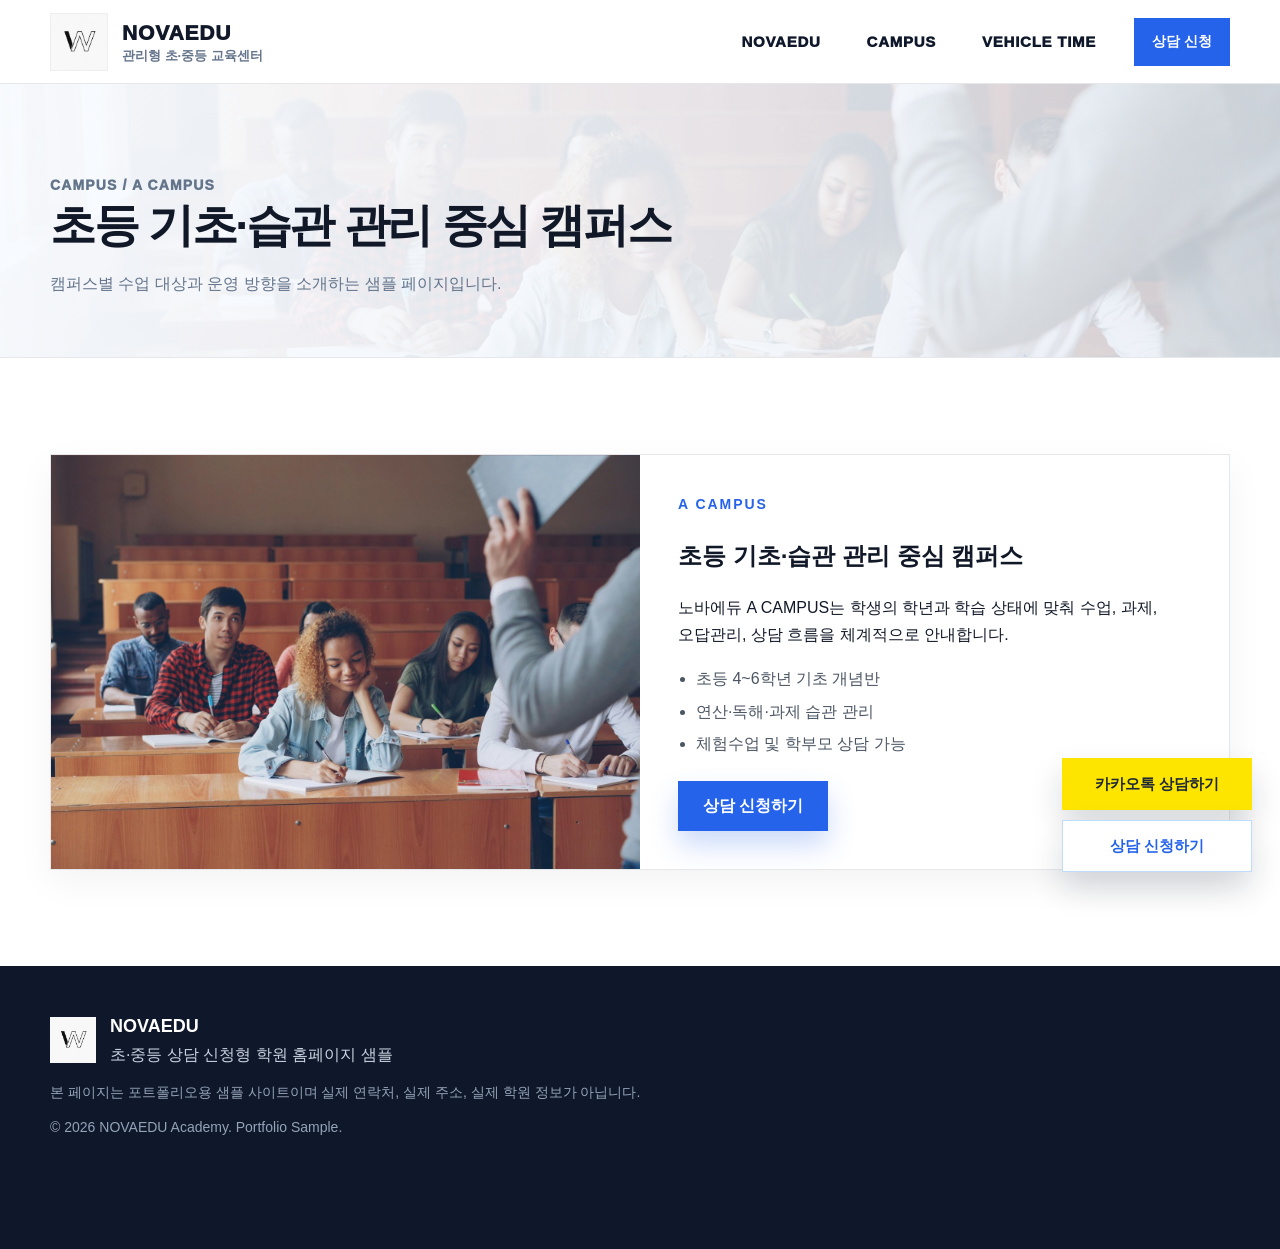
==== campus-a.html @ 885e9822 "Add files via upload" ====
<!DOCTYPE html>
<html lang="ko">
<head>
  <meta charset="UTF-8" />
  <meta name="viewport" content="width=device-width, initial-scale=1.0" />
  <title>A CAMPUS | 노바에듀 캠퍼스</title>
  <meta name="description" content="노바에듀 A CAMPUS 소개 페이지입니다." />
  <link rel="stylesheet" href="assets/css/variables.css" />
  <link rel="stylesheet" href="assets/css/base.css" />
  <link rel="stylesheet" href="assets/css/layout.css" />
  <link rel="stylesheet" href="assets/css/components.css" />
  <link rel="stylesheet" href="assets/css/pages.css" />
  <link rel="stylesheet" href="assets/css/responsive.css" />
</head>
<body>
<header class="site-header" id="top">
  <div class="container header-inner">
    <a href="index.html" class="logo" aria-label="노바에듀 홈으로 이동">
      <img src="assets/images/logo.png" alt="노바에듀 로고" class="logo-image" />
      <span class="logo-text">
        <strong>NOVAEDU</strong>
        <small>관리형 초·중등 교육센터</small>
      </span>
    </a>

    <button class="mobile-menu-button" type="button" aria-label="메뉴 열기" aria-expanded="false">
      <span></span><span></span><span></span>
    </button>

    <nav class="main-nav" aria-label="주요 메뉴">
      <div class="nav-item has-dropdown">
        <button class="nav-trigger" type="button" aria-expanded="false">NOVAEDU</button>
        <div class="dropdown-menu" role="menu">
          <a href="intro.html">소개</a>
          <a href="notice.html">공지사항</a>
          <a href="schedule.html">일정표</a>
        </div>
      </div>
      <div class="nav-item has-dropdown">
        <button class="nav-trigger" type="button" aria-expanded="false">CAMPUS</button>
        <div class="dropdown-menu" role="menu">
          <a href="campus-a.html">A CAMPUS</a>
          <a href="campus-b.html">B CAMPUS</a>
          <a href="campus-c.html">C CAMPUS</a>
        </div>
      </div>
      <div class="nav-item has-dropdown">
        <button class="nav-trigger" type="button" aria-expanded="false">VEHICLE TIME</button>
        <div class="dropdown-menu" role="menu">
          <a href="vehicle-a.html">A CAMPUS</a>
          <a href="vehicle-b.html">B CAMPUS</a>
          <a href="vehicle-c.html">C CAMPUS</a>
        </div>
      </div>
    </nav>

    <a href="index.html#trial" class="header-cta">상담 신청</a>
  </div>
</header>
<main>
  <section class="page-hero">
    <div class="container">
      <p class="breadcrumb">CAMPUS / A CAMPUS</p>
      <h1>초등 기초·습관 관리 중심 캠퍼스</h1>
      <p>캠퍼스별 수업 대상과 운영 방향을 소개하는 샘플 페이지입니다.</p>
    </div>
  </section>
  <section class="section">
    <div class="container campus-panel">
      <div class="campus-visual image-a" role="img" aria-label="A CAMPUS 학원 이미지"></div>
      <div class="campus-copy">
        <p class="eyebrow">A CAMPUS</p>
        <h2>초등 기초·습관 관리 중심 캠퍼스</h2>
        <p>노바에듀 A CAMPUS는 학생의 학년과 학습 상태에 맞춰 수업, 과제, 오답관리, 상담 흐름을 체계적으로 안내합니다.</p>
        <ul><li>초등 4~6학년 기초 개념반</li><li>연산·독해·과제 습관 관리</li><li>체험수업 및 학부모 상담 가능</li></ul>
        <a href="index.html#trial" class="btn btn-primary" style="margin-top: 24px;">상담 신청하기</a>
      </div>
    </div>
  </section>
</main>
<div class="floating-contact" aria-label="상담 바로가기">
  <a class="floating-kakao" href="https://pf.kakao.com/_xhDLjX" target="_blank" rel="noopener">카카오톡 상담하기</a>
  <a class="floating-trial" href="index.html#trial">상담 신청하기</a>
</div>
<footer class="site-footer">
  <div class="container footer-inner">
    <div class="footer-brand">
      <img src="assets/images/logo.png" alt="노바에듀 로고" />
      <div>
        <strong>NOVAEDU</strong>
        <p>초·중등 상담 신청형 학원 홈페이지 샘플</p>
      </div>
    </div>
    <p class="footer-note">본 페이지는 포트폴리오용 샘플 사이트이며 실제 연락처, 실제 주소, 실제 학원 정보가 아닙니다.</p>
    <p class="copyright">© <span id="year"></span> NOVAEDU Academy. Portfolio Sample.</p>
  </div>
</footer>
  <script src="assets/js/navigation.js"></script>
  <script src="assets/js/accordion.js"></script>
  <script src="assets/js/form.js"></script>
  <script src="assets/js/main.js"></script>
</body>
</html>
---- assets/css/variables.css ----
:root {
  --primary: #2563eb;
  --primary-dark: #1d4ed8;
  --primary-soft: #eaf1ff;
  --text: #111827;
  --muted: #64748b;
  --line: #e5e7eb;
  --bg: #ffffff;
  --soft-bg: #f6f8fb;
  --card: #ffffff;
  --kakao: #fee500;
  --kakao-text: #1f2937;
  --header-height: 84px;
  --shadow: 0 18px 50px rgba(15, 23, 42, 0.12);
}
---- assets/css/base.css ----
* {
  box-sizing: border-box;
}

*::before,
*::after {
  box-sizing: border-box;
}

html {
  scroll-behavior: smooth;
  scroll-padding-top: calc(var(--header-height) + 24px);
}

body {
  margin: 0;
  font-family: -apple-system, BlinkMacSystemFont, "Pretendard", "Noto Sans KR", "Segoe UI", sans-serif;
  color: var(--text);
  background: var(--bg);
  line-height: 1.65;
  word-break: keep-all;
  padding-bottom: 0;
}

body.menu-open {
  overflow: hidden;
}

a {
  color: inherit;
  text-decoration: none;
}

button,
input,
select,
textarea {
  font: inherit;
}

button {
  cursor: pointer;
}

img {
  display: block;
  max-width: 100%;
}

/* 요청 반영: 둥근 외곽 제거 */
button,
a,
input,
select,
textarea,
section,
div,
article,
figure,
img,
span,
nav,
header,
footer,
form,
table {
  border-radius: 0 !important;
}

.container {
  width: min(1180px, calc(100% - 40px));
  margin: 0 auto;
}

.section {
  padding: 96px 0;
}

.soft-section {
  background: var(--soft-bg);
}

.narrow {
  max-width: 900px;
}

.eyebrow {
  margin: 0 0 14px;
  color: var(--primary);
  font-size: 14px;
  font-weight: 900;
  letter-spacing: 0.14em;
  text-transform: uppercase;
}

.section-heading {
  max-width: 760px;
  margin-bottom: 42px;
}

.section-heading.center {
  margin-left: auto;
  margin-right: auto;
  text-align: center;
}

.section-heading h2,
.two-column h2,
.trial-copy h2,
.location-grid h2,
.page-hero h1 {
  margin: 0 0 16px;
  font-size: clamp(30px, 4vw, 46px);
  line-height: 1.25;
  letter-spacing: -0.05em;
}

.section-heading p,
.lead-text,
.trial-copy p,
.location-grid p,
.page-hero p {
  margin: 0;
  color: var(--muted);
}
---- assets/css/layout.css ----
/* Header */
.site-header {
  position: sticky;
  top: 0;
  z-index: 1500;
  height: var(--header-height);
  background: rgba(255, 255, 255, 0.96);
  border-bottom: 1px solid var(--line);
  backdrop-filter: blur(14px);
}

.header-inner {
  height: var(--header-height);
  display: flex;
  align-items: center;
  gap: 34px;
}

.logo {
  display: inline-flex;
  align-items: center;
  gap: 14px;
  flex-shrink: 0;
}

.logo-image {
  width: 58px;
  height: 58px;
  object-fit: contain;
  background: #f4f4f5;
  border: 1px solid #eeeeee;
}

.logo-text {
  display: flex;
  flex-direction: column;
  line-height: 1.22;
}

.logo-text strong {
  font-size: 21px;
  font-weight: 950;
  letter-spacing: 0.04em;
}

.logo-text small {
  margin-top: 3px;
  color: var(--muted);
  font-size: 13px;
  font-weight: 600;
}

.main-nav {
  display: flex;
  align-items: center;
  gap: 38px;
  margin-left: auto;
}

.nav-item {
  position: relative;
}

.nav-trigger {
  min-height: 44px;
  display: inline-flex;
  align-items: center;
  justify-content: center;
  padding: 0 4px;
  border: 0;
  background: transparent;
  color: #0f172a;
  font-size: 15px;
  font-weight: 950;
  letter-spacing: 0.05em;
}

.nav-trigger::after {
  content: "";
  display: block;
  width: 0;
  height: 2px;
  position: absolute;
  left: 0;
  right: 0;
  bottom: -3px;
  background: var(--primary);
  transition: width 0.2s ease;
}

.nav-item:hover .nav-trigger::after,
.nav-item:focus-within .nav-trigger::after {
  width: 100%;
}

.dropdown-menu {
  position: absolute;
  top: calc(100% + 16px);
  left: 50%;
  min-width: 190px;
  transform: translateX(-50%) translateY(10px);
  display: grid;
  gap: 2px;
  padding: 10px;
  border: 1px solid var(--line);
  background: #ffffff;
  box-shadow: var(--shadow);
  opacity: 0;
  visibility: hidden;
  pointer-events: none;
  transition: opacity 0.18s ease, transform 0.18s ease, visibility 0.18s ease;
}

.dropdown-menu::before {
  content: "";
  position: absolute;
  left: 0;
  right: 0;
  top: -18px;
  height: 18px;
}

.dropdown-menu a {
  display: block;
  padding: 12px 14px;
  color: #334155;
  font-size: 14px;
  font-weight: 800;
  white-space: nowrap;
}

.dropdown-menu a:hover,
.dropdown-menu a:focus {
  color: #ffffff;
  background: var(--primary);
}

.nav-item:hover .dropdown-menu,
.nav-item:focus-within .dropdown-menu,
.nav-item.open .dropdown-menu {
  transform: translateX(-50%) translateY(0);
  opacity: 1;
  visibility: visible;
  pointer-events: auto;
}

.header-cta {
  flex-shrink: 0;
  padding: 12px 18px;
  color: #ffffff;
  background: var(--primary);
  font-size: 14px;
  font-weight: 900;
}

.mobile-menu-button {
  display: none;
  width: 46px;
  height: 46px;
  margin-left: auto;
  border: 1px solid var(--line);
  background: #ffffff;
}

.mobile-menu-button span {
  display: block;
  width: 20px;
  height: 2px;
  margin: 5px auto;
  background: var(--text);
}

/* Footer */
.site-footer {
  padding: 46px 0 110px;
  color: #cbd5e1;
  background: #0f172a;
}

.footer-inner {
  display: grid;
  gap: 12px;
}

.footer-brand {
  display: flex;
  align-items: center;
  gap: 14px;
}

.footer-brand img {
  width: 46px;
  height: 46px;
  object-fit: contain;
  background: #ffffff;
}

.footer-inner strong {
  color: #ffffff;
  font-size: 18px;
}

.footer-inner p {
  margin: 0;
}

.footer-note,
.copyright {
  color: #94a3b8;
  font-size: 14px;
}
---- assets/css/components.css ----
.btn {
  display: inline-flex;
  align-items: center;
  justify-content: center;
  min-height: 50px;
  padding: 0 24px;
  border: 1px solid transparent;
  font-weight: 900;
  transition: transform 0.18s ease, background 0.18s ease, border-color 0.18s ease;
}

.btn:hover {
  transform: translateY(-2px);
}

.btn-primary {
  color: #ffffff;
  background: var(--primary);
  box-shadow: 0 14px 28px rgba(37, 99, 235, 0.24);
}

.btn-primary:hover {
  background: var(--primary-dark);
}

.btn-outline {
  color: var(--primary);
  background: #ffffff;
  border-color: #c7d7fe;
}

.btn-kakao {
  color: var(--kakao-text);
  background: var(--kakao);
  border-color: var(--kakao);
}

.full-width {
  width: 100%;
}

.info-card,
.curriculum-card,
.teacher-card,
.schedule-card,
.review-card,
.contact-card,
.consult-form,
.step-card,
.feature-item,
.notice-card,
.campus-panel,
.vehicle-card,
.page-card,
.notice-box,
.faq-item {
  border: 1px solid var(--line);
  background: var(--card);
  box-shadow: 0 12px 34px rgba(15, 23, 42, 0.05);
}

.info-card,
.curriculum-card,
.schedule-card,
.review-card,
.step-card,
.feature-item,
.notice-card,
.page-card,
.vehicle-card {
  padding: 26px;
}

.card-number,
.step-card span,
.notice-meta {
  display: inline-flex;
  margin-bottom: 18px;
  color: var(--primary);
  font-weight: 950;
  letter-spacing: 0.04em;
}

.info-card h3,
.curriculum-card h3,
.schedule-card h3,
.teacher-info h3,
.step-card h3,
.feature-item strong,
.page-card h3,
.vehicle-card h3,
.notice-card h3 {
  margin: 0 0 10px;
  font-size: 22px;
  line-height: 1.3;
  letter-spacing: -0.03em;
}

.info-card p,
.curriculum-card p,
.schedule-card p,
.teacher-info p,
.review-card p,
.step-card p,
.feature-item p,
.page-card p,
.vehicle-card p,
.notice-card p {
  margin: 0;
  color: var(--muted);
}

.image-cover {
  width: 100%;
  height: 100%;
  object-fit: cover;
}

.placeholder-box {
  min-height: 180px;
  display: grid;
  place-items: center;
  border: 1px solid var(--line);
  background: #f8fafc;
  color: #64748b;
  font-weight: 900;
  text-align: center;
  overflow: hidden;
}

.placeholder-box.small {
  min-height: 140px;
  margin-bottom: 20px;
}

/* FAQ */
.faq-list {
  display: grid;
  gap: 12px;
}

.faq-question {
  width: 100%;
  display: flex;
  align-items: center;
  justify-content: space-between;
  gap: 18px;
  padding: 20px 22px;
  border: 0;
  background: #ffffff;
  color: var(--text);
  text-align: left;
  font-weight: 950;
}

.faq-question span {
  width: 28px;
  height: 28px;
  display: grid;
  place-items: center;
  color: var(--primary);
  background: var(--primary-soft);
  flex-shrink: 0;
}

.faq-answer {
  max-height: 0;
  overflow: hidden;
  transition: max-height 0.25s ease;
}

.faq-answer p {
  margin: 0;
  padding: 0 22px 20px;
  color: var(--muted);
}

.faq-item.open .faq-answer {
  max-height: 260px;
}

/* Floating contact */
.floating-contact {
  position: fixed;
  right: 28px;
  bottom: 28px;
  z-index: 2000;
  display: grid;
  gap: 10px;
  width: 190px;
}

.floating-contact a {
  min-height: 52px;
  display: grid;
  place-items: center;
  padding: 0 16px;
  border: 1px solid transparent;
  font-size: 15px;
  font-weight: 950;
  box-shadow: 0 16px 32px rgba(15, 23, 42, 0.16);
}

.floating-kakao {
  color: var(--kakao-text);
  background: var(--kakao);
}

.floating-trial {
  color: var(--primary);
  background: #ffffff;
  border-color: #bfdbfe !important;
}

/* Forms */
.form-grid.two-fields {
  display: grid;
  grid-template-columns: 1fr 1fr;
  gap: 16px;
}

.form-row {
  margin-bottom: 18px;
}

.form-row label {
  display: block;
  margin-bottom: 8px;
  font-weight: 900;
}

.form-row input,
.form-row select,
.form-row textarea {
  width: 100%;
  border: 1px solid #d1d5db;
  padding: 13px 14px;
  color: var(--text);
  background: #ffffff;
  outline: none;
  transition: border-color 0.2s ease, box-shadow 0.2s ease;
}

.form-row textarea {
  resize: vertical;
}

.form-row input:focus,
.form-row select:focus,
.form-row textarea:focus {
  border-color: var(--primary);
  box-shadow: 0 0 0 4px rgba(37, 99, 235, 0.12);
}

.checkbox-row {
  display: flex;
  align-items: flex-start;
  gap: 10px;
  margin: 4px 0 22px;
  color: #4b5563;
  font-size: 14px;
}

.checkbox-row input {
  margin-top: 5px;
}

.form-message {
  min-height: 24px;
  margin: 14px 0 0;
  font-weight: 900;
}

.form-message.success {
  color: #047857;
}

.form-message.error {
  color: #dc2626;
}
---- assets/css/pages.css ----
/* Full-cover hero */
.hero {
  position: relative;
  min-height: calc(100vh - var(--header-height));
  display: flex;
  align-items: center;
  padding: 110px 0;
  overflow: hidden;
  background-image:
    linear-gradient(90deg, rgba(4, 12, 28, 0.78) 0%, rgba(4, 12, 28, 0.60) 42%, rgba(4, 12, 28, 0.26) 100%),
    url("../images/hero-classroom.jpg");
  background-size: cover;
  background-position: center center;
  background-repeat: no-repeat;
}

.hero-inner {
  position: relative;
  z-index: 1;
}

.hero-content {
  max-width: 760px;
  color: #ffffff;
}

.hero .eyebrow {
  color: #93c5fd;
}

.hero-content h1 {
  margin: 0;
  font-size: clamp(44px, 7vw, 76px);
  line-height: 1.08;
  letter-spacing: -0.07em;
}

.hero-content h1 span {
  color: #bfdbfe;
}

.hero-description {
  max-width: 640px;
  margin: 26px 0 0;
  color: rgba(255, 255, 255, 0.88);
  font-size: 19px;
}

.hero-actions {
  display: flex;
  flex-wrap: wrap;
  gap: 12px;
  margin-top: 36px;
}

.hero-trust {
  display: grid;
  grid-template-columns: repeat(3, 1fr);
  gap: 12px;
  max-width: 760px;
  margin-top: 38px;
}

.hero-trust div {
  padding: 18px;
  border: 1px solid rgba(255, 255, 255, 0.24);
  background: rgba(255, 255, 255, 0.12);
  backdrop-filter: blur(8px);
}

.hero-trust strong {
  display: block;
  color: #ffffff;
  font-size: 17px;
}

.hero-trust span {
  display: block;
  margin-top: 2px;
  color: rgba(255, 255, 255, 0.78);
  font-size: 14px;
}

.about-grid,
.curriculum-grid,
.teacher-grid,
.schedule-grid,
.review-grid,
.step-grid,
.page-card-grid {
  display: grid;
  gap: 22px;
}

.about-grid {
  grid-template-columns: repeat(3, 1fr);
}

.two-column {
  display: grid;
  grid-template-columns: 0.9fr 1.1fr;
  align-items: start;
  gap: 56px;
}

.two-column .btn {
  margin-top: 28px;
}

.feature-list {
  display: grid;
  grid-template-columns: repeat(2, 1fr);
  gap: 18px;
}

.step-grid {
  grid-template-columns: repeat(4, 1fr);
}

.wide-process-list {
  display: grid;
  grid-template-columns: repeat(5, 1fr);
  gap: 14px;
  margin: 0;
  padding: 0;
  list-style: none;
}

.wide-process-list li {
  padding: 22px;
  border: 1px solid #dbeafe;
  background: #fff;
}

.wide-process-list span {
  width: 38px;
  height: 38px;
  display: grid;
  place-items: center;
  margin-bottom: 14px;
  color: #fff;
  background: var(--primary);
  font-weight: 950;
}

.wide-process-list strong {
  display: block;
  margin-bottom: 8px;
  font-size: 18px;
}

.wide-process-list p {
  margin: 0;
  color: var(--muted);
  font-size: 14px;
}

.curriculum-grid {
  grid-template-columns: repeat(4, 1fr);
}

.curriculum-card ul,
.campus-copy ul {
  margin: 18px 0 0;
  padding-left: 18px;
  color: #4b5563;
}

.curriculum-card li + li,
.campus-copy li + li {
  margin-top: 6px;
}

.teacher-grid {
  grid-template-columns: repeat(3, 1fr);
}

.teacher-card {
  overflow: hidden;
}

.teacher-photo {
  min-height: 230px;
  border-left: 0;
  border-right: 0;
  border-top: 0;
}

.teacher-info {
  padding: 24px;
}

.teacher-info span {
  display: inline-flex;
  margin-bottom: 10px;
  color: var(--primary);
  font-size: 14px;
  font-weight: 900;
}

.schedule-grid {
  grid-template-columns: repeat(3, 1fr);
}

.schedule-card dl {
  display: grid;
  gap: 10px;
  margin: 22px 0 0;
}

.schedule-card dl div {
  display: flex;
  align-items: center;
  justify-content: space-between;
  gap: 16px;
  padding: 12px 0;
  border-top: 1px solid var(--line);
}

.schedule-card dt {
  color: var(--text);
  font-weight: 900;
}

.schedule-card dd {
  margin: 0;
  color: var(--muted);
}

.notice-box {
  display: flex;
  align-items: center;
  gap: 18px;
  margin-top: 24px;
  padding: 22px 24px;
  color: #1e3a8a;
  background: #eff6ff;
}

.notice-box strong {
  flex-shrink: 0;
}

.notice-box p {
  margin: 0;
}

.review-grid {
  grid-template-columns: repeat(3, 1fr);
}

.review-card p {
  margin-bottom: 20px;
}

.trial-section {
  background: linear-gradient(135deg, rgba(37, 99, 235, 0.1), rgba(255, 255, 255, 0.96)), #ffffff;
}

.trial-grid {
  display: grid;
  grid-template-columns: 0.85fr 1.15fr;
  align-items: start;
  gap: 54px;
}

.trial-points {
  display: grid;
  gap: 14px;
  margin-top: 28px;
}

.trial-points div {
  display: flex;
  align-items: center;
  gap: 12px;
  padding: 14px 16px;
  border: 1px solid #dbeafe;
  background: #ffffff;
}

.trial-points strong {
  color: var(--primary);
}

.trial-points span {
  font-weight: 800;
}

.consult-form {
  padding: 30px;
}

.location-grid {
  display: grid;
  grid-template-columns: 0.9fr 1.1fr;
  align-items: stretch;
  gap: 44px;
}

.contact-card {
  display: grid;
  gap: 18px;
  margin-top: 28px;
  padding: 26px;
}

.contact-card strong {
  display: block;
  margin-bottom: 4px;
}

.contact-actions {
  display: flex;
  flex-wrap: wrap;
  gap: 12px;
  margin-top: 22px;
}

.map-placeholder {
  min-height: 430px;
  display: grid;
  place-items: center;
  align-content: center;
  gap: 10px;
  padding: 34px;
  border: 1px dashed #a8bfdc;
  background: linear-gradient(135deg, rgba(37, 99, 235, 0.08), rgba(255, 255, 255, 0.9)), #f8fafc;
  text-align: center;
}

.map-placeholder span {
  color: var(--primary);
  font-size: 22px;
  font-weight: 950;
}

/* Sub pages */
.page-hero {
  padding: 90px 0 60px;
  background-image:
    linear-gradient(90deg, rgba(248, 251, 255, 0.98) 0%, rgba(248, 251, 255, 0.88) 55%, rgba(248, 251, 255, 0.74) 100%),
    url("../images/classroom-lecture.jpg");
  background-size: cover;
  background-position: center;
  border-bottom: 1px solid var(--line);
}

.page-hero h1 {
  max-width: 820px;
}

.breadcrumb {
  margin: 0 0 12px;
  color: var(--primary);
  font-size: 14px;
  font-weight: 950;
  letter-spacing: 0.08em;
}

.page-card-grid {
  grid-template-columns: repeat(3, 1fr);
}

.notice-list {
  display: grid;
  gap: 16px;
}

.calendar-table,
.vehicle-card table {
  width: 100%;
  border-collapse: collapse;
  background: #fff;
}

.calendar-table {
  box-shadow: 0 0 0 1px var(--line);
}

.calendar-table th,
.calendar-table td {
  padding: 18px;
  border-bottom: 1px solid var(--line);
  text-align: left;
  vertical-align: top;
}

.calendar-table th {
  background: #eff6ff;
  color: #1e3a8a;
  font-weight: 950;
}

.calendar-table tr:last-child td {
  border-bottom: 0;
}

.campus-panel {
  display: grid;
  grid-template-columns: 1fr 1fr;
  gap: 0;
  overflow: hidden;
}

.campus-visual {
  min-height: 380px;
  background-size: cover;
  background-position: center;
}

.campus-visual.image-a { background-image: url("../images/classroom-lecture.jpg"); }
.campus-visual.image-b { background-image: url("../images/classroom-discussion.jpg"); }
.campus-visual.image-c { background-image: url("../images/hero-classroom.jpg"); }

.campus-copy {
  padding: 38px;
}

.vehicle-grid {
  display: grid;
  grid-template-columns: repeat(3, 1fr);
  gap: 22px;
}

.vehicle-card table {
  margin-top: 14px;
  font-size: 14px;
}

.vehicle-card th,
.vehicle-card td {
  padding: 10px 0;
  border-top: 1px solid var(--line);
  text-align: left;
}

.vehicle-card th {
  color: var(--text);
}

.vehicle-card td {
  color: var(--muted);
}
---- assets/css/responsive.css ----
@media (max-width: 1120px) {
  .main-nav {
    gap: 22px;
  }

  .header-cta {
    display: none;
  }

  .wide-process-list {
    grid-template-columns: repeat(3, 1fr);
  }

  .step-grid {
    grid-template-columns: repeat(2, 1fr);
  }
}

@media (max-width: 1024px) {
  .two-column,
  .trial-grid,
  .location-grid,
  .campus-panel {
    grid-template-columns: 1fr;
  }

  .curriculum-grid {
    grid-template-columns: repeat(2, 1fr);
  }

  .page-card-grid,
  .vehicle-grid {
    grid-template-columns: repeat(2, 1fr);
  }
}

@media (max-width: 768px) {
  :root {
    --header-height: 70px;
  }

  .container {
    width: min(100% - 28px, 1180px);
  }

  .section {
    padding: 72px 0;
  }

  .site-header,
  .header-inner {
    height: var(--header-height);
  }

  .logo-image {
    width: 44px;
    height: 44px;
  }

  .logo-text strong {
    font-size: 17px;
  }

  .logo-text small {
    display: none;
  }

  .mobile-menu-button {
    display: block;
  }

  .main-nav {
    position: fixed;
    top: var(--header-height);
    left: 0;
    right: 0;
    display: none;
    flex-direction: column;
    align-items: stretch;
    gap: 0;
    margin: 0;
    padding: 14px;
    border-bottom: 1px solid var(--line);
    background: #ffffff;
    box-shadow: var(--shadow);
  }

  .main-nav.open {
    display: flex;
  }

  .nav-trigger {
    width: 100%;
    justify-content: space-between;
    min-height: 48px;
    padding: 0 12px;
  }

  .nav-trigger::after {
    display: none;
  }

  .dropdown-menu {
    position: static;
    min-width: 0;
    display: none;
    transform: none;
    opacity: 1;
    visibility: visible;
    pointer-events: auto;
    box-shadow: none;
    border: 0;
    padding: 0 0 8px 12px;
    background: #f8fafc;
  }

  .dropdown-menu::before {
    display: none;
  }

  .nav-item:hover .dropdown-menu,
  .nav-item:focus-within .dropdown-menu {
    transform: none;
  }

  .nav-item.open .dropdown-menu {
    display: block;
  }

  .nav-item.open .nav-trigger {
    background: var(--primary-soft);
    color: var(--primary);
  }

  .hero {
    min-height: calc(100vh - var(--header-height));
    padding: 84px 0;
    background-position: 58% center;
  }

  .hero-content h1 {
    font-size: clamp(38px, 12vw, 54px);
  }

  .hero-description {
    font-size: 16px;
  }

  .hero-actions .btn {
    width: 100%;
  }

  .hero-trust,
  .about-grid,
  .feature-list,
  .curriculum-grid,
  .teacher-grid,
  .schedule-grid,
  .review-grid,
  .page-card-grid,
  .vehicle-grid,
  .form-grid.two-fields {
    grid-template-columns: 1fr;
  }

  .wide-process-list,
  .step-grid {
    grid-template-columns: 1fr;
  }

  .notice-box {
    align-items: flex-start;
    flex-direction: column;
    gap: 8px;
  }

  .consult-form {
    padding: 22px;
  }

  .map-placeholder {
    min-height: 320px;
  }

  .floating-contact {
    right: 14px;
    bottom: 14px;
    width: 180px;
  }

  .floating-contact a {
    min-height: 48px;
    font-size: 14px;
  }

  .site-footer {
    padding-bottom: 128px;
  }
}

@media (max-width: 480px) {
  .hero-content h1 {
    font-size: 36px;
  }

  .section-heading {
    margin-bottom: 30px;
  }

  .section-heading h2,
  .two-column h2,
  .trial-copy h2,
  .location-grid h2,
  .page-hero h1 {
    font-size: 30px;
  }

  .schedule-card dl div {
    flex-direction: column;
    align-items: flex-start;
    gap: 4px;
  }
}
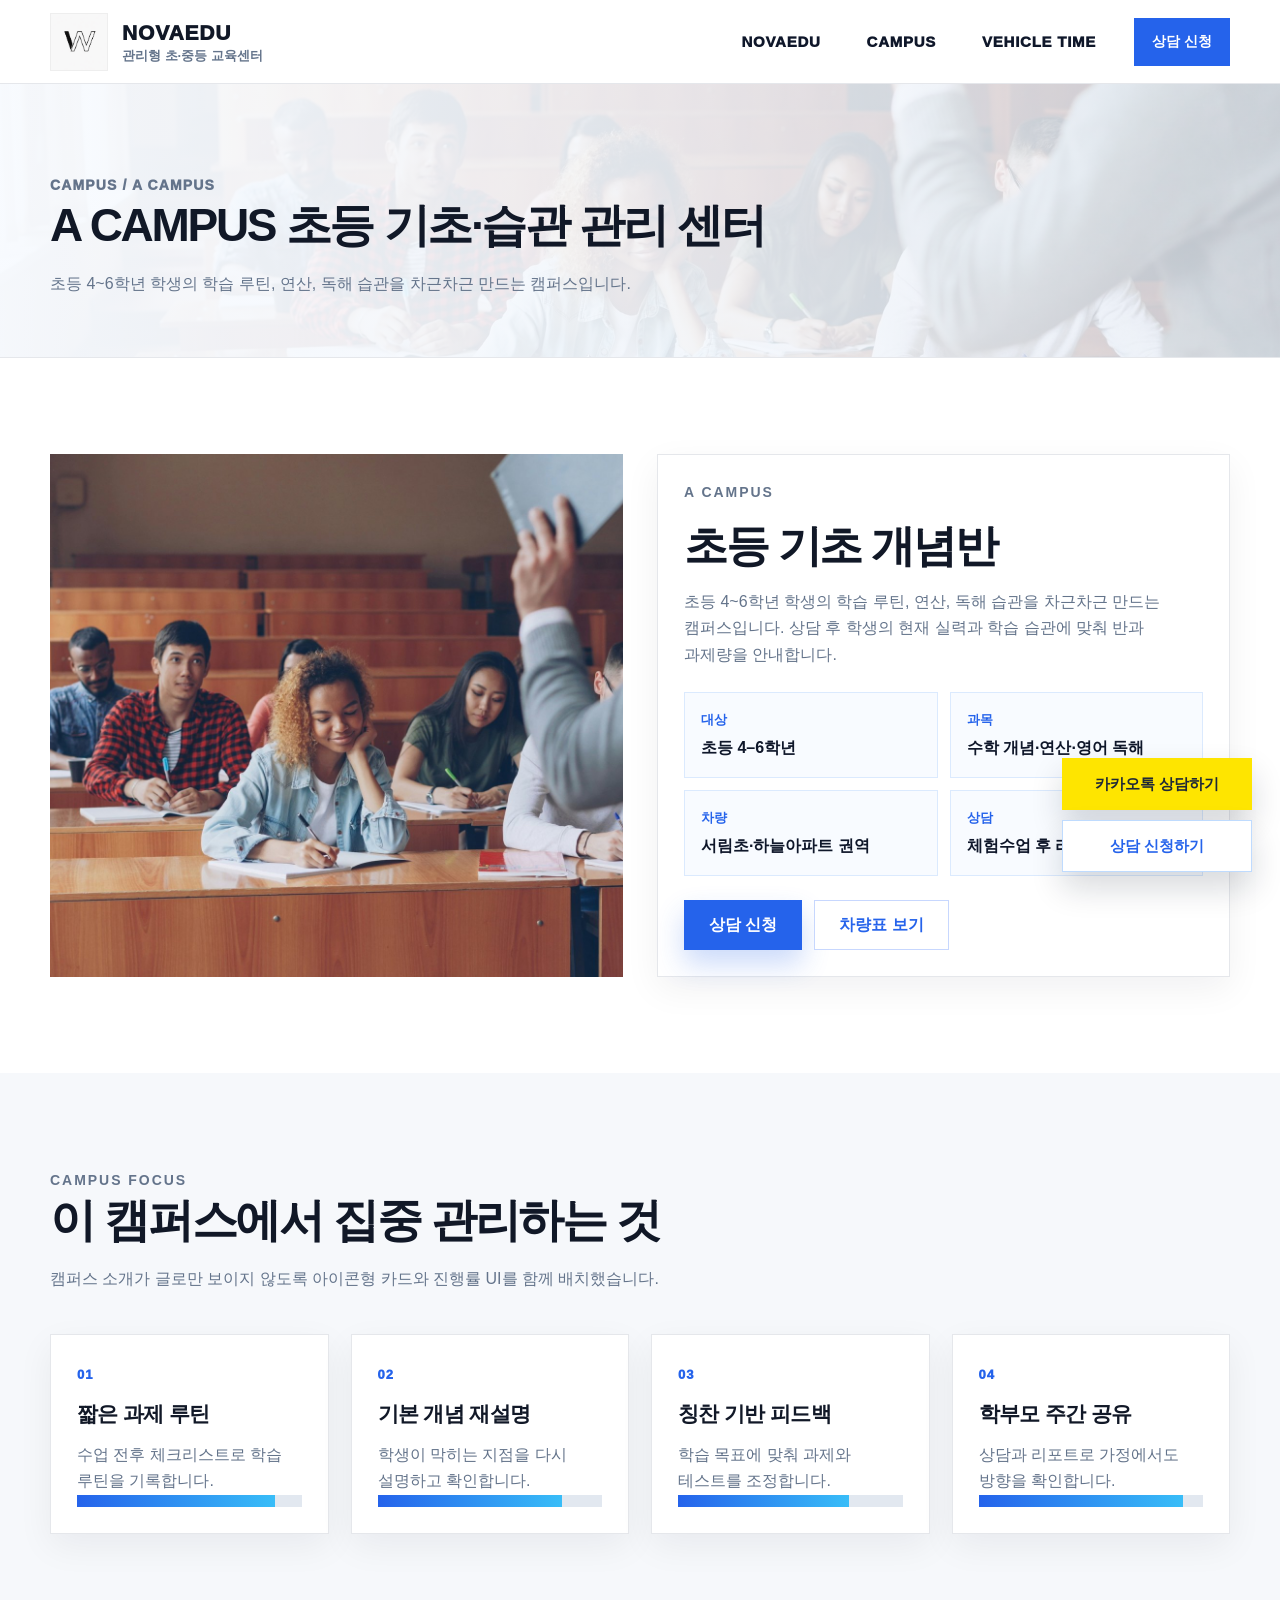
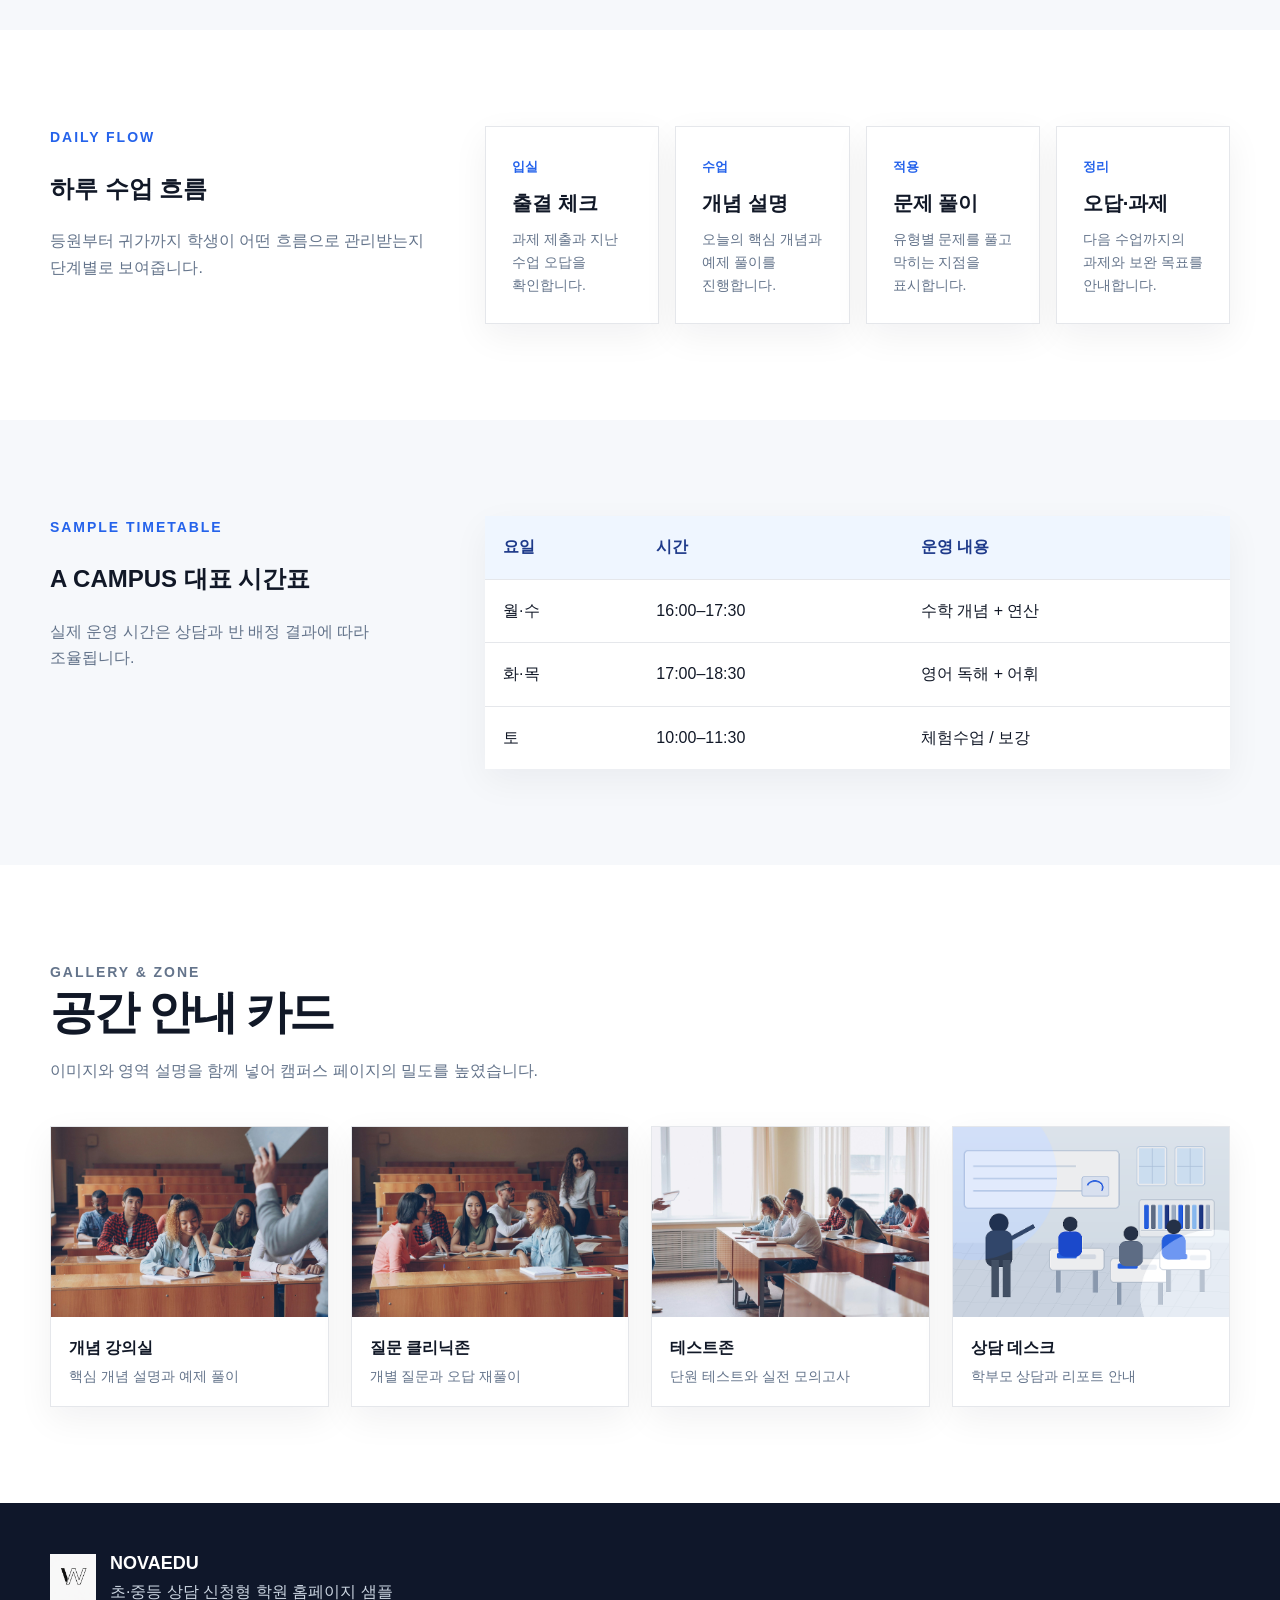
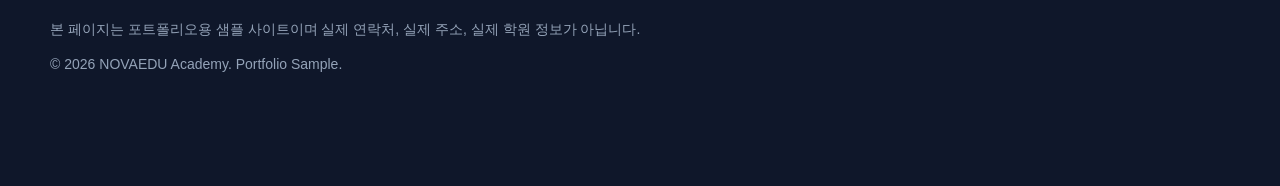
==== commit 5e92844c: "Add files via upload" ====
--- a/campus-a.html
+++ b/campus-a.html
@@ -11,6 +11,7 @@
   <link rel="stylesheet" href="assets/css/components.css" />
   <link rel="stylesheet" href="assets/css/pages.css" />
   <link rel="stylesheet" href="assets/css/responsive.css" />
+  <link rel="stylesheet" href="assets/css/enhancements.css" />
 </head>
 <body>
 <header class="site-header" id="top">
@@ -61,19 +62,84 @@
   <section class="page-hero">
     <div class="container">
       <p class="breadcrumb">CAMPUS / A CAMPUS</p>
-      <h1>초등 기초·습관 관리 중심 캠퍼스</h1>
-      <p>캠퍼스별 수업 대상과 운영 방향을 소개하는 샘플 페이지입니다.</p>
+      <h1>A CAMPUS 초등 기초·습관 관리 센터</h1>
+      <p>초등 4~6학년 학생의 학습 루틴, 연산, 독해 습관을 차근차근 만드는 캠퍼스입니다.</p>
     </div>
   </section>
+
   <section class="section">
-    <div class="container campus-panel">
+    <div class="container campus-detail-layout">
       <div class="campus-visual image-a" role="img" aria-label="A CAMPUS 학원 이미지"></div>
-      <div class="campus-copy">
+      <article class="campus-profile-card">
         <p class="eyebrow">A CAMPUS</p>
-        <h2>초등 기초·습관 관리 중심 캠퍼스</h2>
-        <p>노바에듀 A CAMPUS는 학생의 학년과 학습 상태에 맞춰 수업, 과제, 오답관리, 상담 흐름을 체계적으로 안내합니다.</p>
-        <ul><li>초등 4~6학년 기초 개념반</li><li>연산·독해·과제 습관 관리</li><li>체험수업 및 학부모 상담 가능</li></ul>
-        <a href="index.html#trial" class="btn btn-primary" style="margin-top: 24px;">상담 신청하기</a>
+        <h2>초등 기초 개념반</h2>
+        <p>초등 4~6학년 학생의 학습 루틴, 연산, 독해 습관을 차근차근 만드는 캠퍼스입니다. 상담 후 학생의 현재 실력과 학습 습관에 맞춰 반과 과제량을 안내합니다.</p>
+        <div class="profile-table">
+          <div><span>대상</span><strong>초등 4–6학년</strong></div>
+          <div><span>과목</span><strong>수학 개념·연산·영어 독해</strong></div>
+          <div><span>차량</span><strong>서림초·하늘아파트 권역</strong></div>
+          <div><span>상담</span><strong>체험수업 후 리포트 제공</strong></div>
+        </div>
+        <div class="campus-actions"><a href="index.html#trial" class="btn btn-primary">상담 신청</a><a href="vehicle-a.html" class="btn btn-outline">차량표 보기</a></div>
+      </article>
+    </div>
+  </section>
+
+  <section class="section soft-section">
+    <div class="container">
+      <div class="section-heading">
+        <p class="eyebrow">Campus Focus</p>
+        <h2>이 캠퍼스에서 집중 관리하는 것</h2>
+        <p>캠퍼스 소개가 글로만 보이지 않도록 아이콘형 카드와 진행률 UI를 함께 배치했습니다.</p>
+      </div>
+      <div class="campus-focus-grid">
+        <article><span>01</span><h3>짧은 과제 루틴</h3><p>수업 전후 체크리스트로 학습 루틴을 기록합니다.</p><div class="progress-track"><i style="width: 88%"></i></div></article>
+        <article><span>02</span><h3>기본 개념 재설명</h3><p>학생이 막히는 지점을 다시 설명하고 확인합니다.</p><div class="progress-track"><i style="width: 82%"></i></div></article>
+        <article><span>03</span><h3>칭찬 기반 피드백</h3><p>학습 목표에 맞춰 과제와 테스트를 조정합니다.</p><div class="progress-track"><i style="width: 76%"></i></div></article>
+        <article><span>04</span><h3>학부모 주간 공유</h3><p>상담과 리포트로 가정에서도 방향을 확인합니다.</p><div class="progress-track"><i style="width: 91%"></i></div></article>
+      </div>
+    </div>
+  </section>
+
+  <section class="section">
+    <div class="container daily-flow-layout">
+      <div>
+        <p class="eyebrow">Daily Flow</p>
+        <h2>하루 수업 흐름</h2>
+        <p class="lead-text">등원부터 귀가까지 학생이 어떤 흐름으로 관리받는지 단계별로 보여줍니다.</p>
+      </div>
+      <ol class="daily-flow">
+        <li><span>입실</span><strong>출결 체크</strong><p>과제 제출과 지난 수업 오답을 확인합니다.</p></li>
+        <li><span>수업</span><strong>개념 설명</strong><p>오늘의 핵심 개념과 예제 풀이를 진행합니다.</p></li>
+        <li><span>적용</span><strong>문제 풀이</strong><p>유형별 문제를 풀고 막히는 지점을 표시합니다.</p></li>
+        <li><span>정리</span><strong>오답·과제</strong><p>다음 수업까지의 과제와 보완 목표를 안내합니다.</p></li>
+      </ol>
+    </div>
+  </section>
+
+  <section class="section soft-section">
+    <div class="container campus-time-layout">
+      <div>
+        <p class="eyebrow">Sample Timetable</p>
+        <h2>A CAMPUS 대표 시간표</h2>
+        <p class="lead-text">실제 운영 시간은 상담과 반 배정 결과에 따라 조율됩니다.</p>
+      </div>
+      <table class="calendar-table rich-table"><thead><tr><th>요일</th><th>시간</th><th>운영 내용</th></tr></thead><tbody><tr><td>월·수</td><td>16:00–17:30</td><td>수학 개념 + 연산</td></tr><tr><td>화·목</td><td>17:00–18:30</td><td>영어 독해 + 어휘</td></tr><tr><td>토</td><td>10:00–11:30</td><td>체험수업 / 보강</td></tr></tbody></table>
+    </div>
+  </section>
+
+  <section class="section">
+    <div class="container">
+      <div class="section-heading">
+        <p class="eyebrow">Gallery & Zone</p>
+        <h2>공간 안내 카드</h2>
+        <p>이미지와 영역 설명을 함께 넣어 캠퍼스 페이지의 밀도를 높였습니다.</p>
+      </div>
+      <div class="facility-gallery">
+        <figure><img src="assets/images/classroom-lecture.jpg" alt="강의실 이미지" /><figcaption><strong>개념 강의실</strong><span>핵심 개념 설명과 예제 풀이</span></figcaption></figure>
+        <figure><img src="assets/images/classroom-discussion.jpg" alt="토론형 수업 이미지" /><figcaption><strong>질문 클리닉존</strong><span>개별 질문과 오답 재풀이</span></figcaption></figure>
+        <figure><img src="assets/images/hero-classroom.jpg" alt="학원 교실 이미지" /><figcaption><strong>테스트존</strong><span>단원 테스트와 실전 모의고사</span></figcaption></figure>
+        <figure><img src="assets/images/classroom-illustration.png" alt="학원 일러스트" /><figcaption><strong>상담 데스크</strong><span>학부모 상담과 리포트 안내</span></figcaption></figure>
       </div>
     </div>
   </section>
@@ -99,5 +165,6 @@
   <script src="assets/js/accordion.js"></script>
   <script src="assets/js/form.js"></script>
   <script src="assets/js/main.js"></script>
+  <script src="assets/js/enhancements.js"></script>
 </body>
 </html>
--- a/assets/css/pages.css
+++ b/assets/css/pages.css
@@ -4,10 +4,11 @@
   min-height: calc(100vh - var(--header-height));
   display: flex;
   align-items: center;
+  justify-content: center;
   padding: 110px 0;
   overflow: hidden;
   background-image:
-    linear-gradient(90deg, rgba(4, 12, 28, 0.78) 0%, rgba(4, 12, 28, 0.60) 42%, rgba(4, 12, 28, 0.26) 100%),
+    linear-gradient(180deg, rgba(4, 12, 28, 0.42) 0%, rgba(4, 12, 28, 0.52) 100%),
     url("../images/hero-classroom.jpg");
   background-size: cover;
   background-position: center center;
@@ -17,68 +18,35 @@
 .hero-inner {
   position: relative;
   z-index: 1;
+  display: flex;
+  justify-content: center;
+  width: 100%;
 }
 
 .hero-content {
-  max-width: 760px;
+  width: 100%;
+  max-width: 980px;
+  margin: 0 auto;
   color: #ffffff;
-}
-
-.hero .eyebrow {
-  color: #93c5fd;
+  text-align: center;
 }
 
 .hero-content h1 {
   margin: 0;
-  font-size: clamp(44px, 7vw, 76px);
-  line-height: 1.08;
-  letter-spacing: -0.07em;
-}
-
-.hero-content h1 span {
-  color: #bfdbfe;
-}
-
-.hero-description {
-  max-width: 640px;
-  margin: 26px 0 0;
-  color: rgba(255, 255, 255, 0.88);
-  font-size: 19px;
+  color: #ffffff;
+  font-size: clamp(64px, 12vw, 156px);
+  line-height: 0.95;
+  letter-spacing: 0.08em;
+  font-weight: 950;
+  text-shadow: 0 18px 48px rgba(0, 0, 0, 0.38);
 }
 
 .hero-actions {
   display: flex;
   flex-wrap: wrap;
-  gap: 12px;
-  margin-top: 36px;
-}
-
-.hero-trust {
-  display: grid;
-  grid-template-columns: repeat(3, 1fr);
-  gap: 12px;
-  max-width: 760px;
-  margin-top: 38px;
-}
-
-.hero-trust div {
-  padding: 18px;
-  border: 1px solid rgba(255, 255, 255, 0.24);
-  background: rgba(255, 255, 255, 0.12);
-  backdrop-filter: blur(8px);
-}
-
-.hero-trust strong {
-  display: block;
-  color: #ffffff;
-  font-size: 17px;
-}
-
-.hero-trust span {
-  display: block;
-  margin-top: 2px;
-  color: rgba(255, 255, 255, 0.78);
-  font-size: 14px;
+  justify-content: center;
+  gap: 14px;
+  margin-top: 34px;
 }
 
 .about-grid,
@@ -442,3 +410,4 @@
 .vehicle-card td {
   color: var(--muted);
 }
+
--- a/assets/css/responsive.css
+++ b/assets/css/responsive.css
@@ -135,19 +135,16 @@
   .hero {
     min-height: calc(100vh - var(--header-height));
     padding: 84px 0;
-    background-position: 58% center;
+    background-position: center center;
   }
 
   .hero-content h1 {
-    font-size: clamp(38px, 12vw, 54px);
-  }
-
-  .hero-description {
-    font-size: 16px;
+    font-size: clamp(54px, 17vw, 92px);
+    letter-spacing: 0.04em;
   }
 
   .hero-actions .btn {
-    width: 100%;
+    width: min(100%, 260px);
   }
 
   .hero-trust,
@@ -200,7 +197,7 @@
 
 @media (max-width: 480px) {
   .hero-content h1 {
-    font-size: 36px;
+    font-size: clamp(46px, 16vw, 68px);
   }
 
   .section-heading {
@@ -221,3 +218,4 @@
     gap: 4px;
   }
 }
+
--- a/assets/css/enhancements.css
+++ b/assets/css/enhancements.css
@@ -0,0 +1,470 @@
+/* 확장 콘텐츠 전용 스타일 */
+.quick-stat-grid,
+.schedule-summary-grid,
+.notice-board-grid,
+.notice-guide-grid,
+.culture-grid,
+.campus-focus-grid,
+.facility-gallery,
+.vehicle-dashboard-grid,
+.route-notice-grid,
+.mini-campus-cards,
+.vehicle-table-grid {
+  display: grid;
+  gap: 22px;
+}
+
+.quick-stat-grid { grid-template-columns: repeat(4, 1fr); }
+.schedule-summary-grid { grid-template-columns: repeat(4, 1fr); margin-bottom: 44px; }
+.notice-board-grid { grid-template-columns: repeat(3, 1fr); }
+.notice-guide-grid { grid-template-columns: repeat(3, 1fr); }
+.culture-grid,
+.campus-focus-grid,
+.route-notice-grid { grid-template-columns: repeat(4, 1fr); }
+.facility-gallery { grid-template-columns: repeat(4, 1fr); }
+.vehicle-dashboard-grid { grid-template-columns: repeat(3, 1fr); }
+.mini-campus-cards { grid-template-columns: repeat(3, 1fr); margin-top: 22px; }
+.vehicle-table-grid { grid-template-columns: 1fr; }
+
+.quick-stat-card,
+.home-links-card,
+.report-card-large,
+.intro-story-card,
+.academy-map-card,
+.learning-loop-grid article,
+.culture-grid article,
+.pinned-notice,
+.rich-notice,
+.notice-guide-grid article,
+.campus-profile-card,
+.campus-focus-grid article,
+.daily-flow li,
+.facility-gallery figure,
+.vehicle-summary-card,
+.route-panel-wrap,
+.route-notice-grid article,
+.event-poster,
+.event-strip article,
+.mini-campus-cards article,
+.calendar-detail,
+.calendar-shell {
+  border: 1px solid var(--line);
+  background: #ffffff;
+  box-shadow: 0 12px 34px rgba(15, 23, 42, 0.06);
+}
+
+.quick-stat-card,
+.home-links-card,
+.report-card-large,
+.intro-story-card,
+.academy-map-card,
+.learning-loop-grid article,
+.culture-grid article,
+.pinned-notice,
+.rich-notice,
+.notice-guide-grid article,
+.campus-profile-card,
+.campus-focus-grid article,
+.daily-flow li,
+.vehicle-summary-card,
+.route-notice-grid article,
+.event-poster,
+.event-strip article,
+.mini-campus-cards article,
+.calendar-detail {
+  padding: 26px;
+}
+
+.quick-stat-card span,
+.schedule-summary-grid article span,
+.vehicle-summary-card span,
+.culture-grid article span,
+.campus-focus-grid article span,
+.route-notice-grid article span,
+.mini-campus-cards article span,
+.learning-loop-grid article span {
+  display: inline-flex;
+  margin-bottom: 12px;
+  color: var(--primary);
+  font-size: 13px;
+  font-weight: 950;
+  letter-spacing: 0.08em;
+  text-transform: uppercase;
+}
+
+.quick-stat-card strong,
+.schedule-summary-grid article strong,
+.vehicle-summary-card strong,
+.mini-campus-cards article strong,
+.learning-loop-grid article strong {
+  display: block;
+  margin-bottom: 8px;
+  color: var(--text);
+  font-size: 21px;
+  line-height: 1.28;
+  letter-spacing: -0.03em;
+}
+
+.quick-stat-card p,
+.schedule-summary-grid article p,
+.vehicle-summary-card p,
+.culture-grid article p,
+.campus-focus-grid article p,
+.route-notice-grid article p,
+.mini-campus-cards article p,
+.learning-loop-grid article p,
+.report-card-large p,
+.rich-notice p {
+  margin: 0;
+  color: var(--muted);
+}
+
+.schedule-summary-grid article {
+  padding: 24px;
+  border: 1px solid #dbeafe;
+  background: linear-gradient(180deg, #ffffff 0%, #f8fbff 100%);
+}
+
+.home-dashboard,
+.report-preview-grid,
+.intro-overview-grid,
+.campus-detail-layout,
+.daily-flow-layout,
+.campus-time-layout,
+.event-zone-grid,
+.calendar-layout,
+.route-section-grid {
+  display: grid;
+  gap: 34px;
+}
+
+.home-dashboard { grid-template-columns: 1.25fr 0.75fr; align-items: stretch; margin-top: 34px; }
+.report-preview-grid { grid-template-columns: 0.85fr 1.15fr; align-items: center; }
+.intro-overview-grid { grid-template-columns: 1fr 1fr; align-items: stretch; }
+.campus-detail-layout { grid-template-columns: 1fr 1fr; align-items: stretch; }
+.daily-flow-layout { grid-template-columns: 0.7fr 1.3fr; align-items: start; }
+.campus-time-layout { grid-template-columns: 0.7fr 1.3fr; align-items: start; }
+.event-zone-grid { grid-template-columns: 1fr 1fr; align-items: stretch; }
+.calendar-layout { grid-template-columns: minmax(0, 1fr) 320px; align-items: start; }
+.route-section-grid { grid-template-columns: 0.75fr 1.25fr; align-items: start; }
+
+.mock-screen {
+  overflow: hidden;
+  border: 1px solid #cbd5e1;
+  background: #0f172a;
+  box-shadow: 0 18px 44px rgba(15, 23, 42, 0.12);
+}
+
+.mock-screen-bar {
+  display: flex;
+  align-items: center;
+  gap: 8px;
+  padding: 14px 18px;
+  color: #e2e8f0;
+  border-bottom: 1px solid rgba(255,255,255,0.12);
+}
+
+.mock-screen-bar span {
+  width: 10px;
+  height: 10px;
+  background: rgba(255,255,255,0.42);
+}
+
+.mock-screen-bar strong { margin-left: 10px; font-size: 14px; }
+.mock-screen-body { padding: 26px; background: #f8fafc; }
+.mock-profile { display: flex; align-items: center; justify-content: space-between; gap: 18px; margin-bottom: 20px; }
+.mock-profile b { font-size: 22px; letter-spacing: -0.03em; }
+.mock-profile small { color: var(--muted); font-weight: 800; }
+
+.progress-row {
+  display: grid;
+  grid-template-columns: 110px 1fr 44px;
+  align-items: center;
+  gap: 14px;
+  margin-top: 14px;
+}
+
+.progress-row span { color: #334155; font-weight: 900; }
+.progress-row em { color: var(--primary); font-style: normal; font-weight: 950; text-align: right; }
+.progress-track { height: 12px; overflow: hidden; background: #e2e8f0; }
+.progress-track i { display: block; height: 100%; background: linear-gradient(90deg, var(--primary), #38bdf8); }
+
+.mini-heatmap {
+  display: grid;
+  grid-template-columns: repeat(8, 1fr);
+  gap: 8px;
+  margin-top: 24px;
+}
+.mini-heatmap span { height: 32px; background: #e2e8f0; }
+.mini-heatmap span.on { background: #93c5fd; }
+
+.home-links-card { display: grid; align-content: start; gap: 12px; }
+.home-links-card h3 { margin: 0 0 8px; font-size: 25px; letter-spacing: -0.04em; }
+.home-links-card a {
+  display: flex;
+  justify-content: space-between;
+  padding: 14px 0;
+  border-top: 1px solid var(--line);
+  color: #1d4ed8;
+  font-weight: 950;
+}
+.home-links-card a::after { content: "→"; }
+
+.badge-list { display: flex; flex-wrap: wrap; gap: 10px; margin-top: 24px; }
+.badge-list span {
+  padding: 8px 12px;
+  color: #1e3a8a;
+  background: #eff6ff;
+  font-weight: 900;
+  font-size: 14px;
+}
+
+.report-card-header {
+  display: flex;
+  align-items: center;
+  justify-content: space-between;
+  gap: 16px;
+  margin-bottom: 20px;
+  padding-bottom: 16px;
+  border-bottom: 1px solid var(--line);
+}
+.report-card-header strong { font-size: 22px; }
+.report-card-header span { color: var(--primary); font-weight: 950; }
+.report-columns,
+.student-score-grid {
+  display: grid;
+  gap: 14px;
+}
+.report-columns { grid-template-columns: repeat(3, 1fr); }
+.student-score-grid { grid-template-columns: repeat(4, 1fr); margin-bottom: 18px; }
+.report-columns div,
+.student-score-grid div {
+  padding: 18px;
+  background: #f8fafc;
+  border: 1px solid var(--line);
+}
+.report-columns b,
+.student-score-grid b { display: block; margin-bottom: 6px; }
+.student-score-grid strong { color: var(--primary); font-size: 24px; }
+
+.bar-chart {
+  min-height: 180px;
+  display: flex;
+  align-items: end;
+  gap: 14px;
+  margin-top: 22px;
+  padding: 18px;
+  border: 1px solid var(--line);
+  background: linear-gradient(180deg, #ffffff 0%, #f8fafc 100%);
+}
+.bar-chart i { flex: 1; min-height: 28px; background: linear-gradient(180deg, #60a5fa, #1d4ed8); }
+
+.compare-table-wrap { overflow-x: auto; border: 1px solid var(--line); background: #fff; box-shadow: 0 12px 34px rgba(15, 23, 42, 0.05); }
+.compare-table { width: 100%; border-collapse: collapse; min-width: 820px; }
+.compare-table th,
+.compare-table td { padding: 18px; border-bottom: 1px solid var(--line); text-align: left; vertical-align: top; }
+.compare-table thead th { background: #eff6ff; color: #1e3a8a; }
+.compare-table tbody th { color: var(--primary); }
+.compare-table a { color: var(--primary); font-weight: 950; }
+
+.mini-campus-cards article { display: grid; grid-template-columns: 52px 1fr; gap: 4px 16px; align-items: center; }
+.mini-campus-cards article span { grid-row: span 2; width: 52px; height: 52px; display: grid; place-items: center; margin: 0; color: #fff; background: var(--primary); font-size: 22px; }
+
+.event-poster {
+  color: #ffffff;
+  background-image: linear-gradient(135deg, rgba(37, 99, 235, 0.95), rgba(15, 23, 42, 0.92)), url("../images/classroom-discussion.jpg");
+  background-size: cover;
+  background-position: center;
+}
+.event-poster h2 { margin: 0 0 12px; font-size: clamp(30px, 4vw, 48px); letter-spacing: -0.05em; }
+.event-poster p { max-width: 620px; margin: 0 0 24px; color: #dbeafe; }
+.poster-label { display: inline-flex; margin-bottom: 22px; padding: 8px 12px; color: #1e3a8a; background: #ffffff; font-weight: 950; }
+.event-strip { display: grid; grid-template-columns: repeat(2, 1fr); gap: 16px; }
+.event-strip article { display: grid; place-items: center; text-align: center; }
+.event-strip b { color: var(--primary); font-size: 30px; }
+.event-strip span { color: var(--muted); font-weight: 900; }
+
+/* 소개 페이지 */
+.page-hero-deep { background-image: linear-gradient(90deg, rgba(248,251,255,0.98), rgba(248,251,255,0.76)), url("../images/classroom-discussion.jpg"); }
+.intro-story-card h2,
+.campus-profile-card h2,
+.cta-band h2 { margin: 0 0 16px; font-size: clamp(30px, 4vw, 44px); line-height: 1.25; letter-spacing: -0.05em; }
+.intro-story-card p,
+.campus-profile-card p,
+.cta-band p { color: var(--muted); }
+.story-stat-row { display: grid; grid-template-columns: repeat(3, 1fr); gap: 12px; margin-top: 26px; }
+.story-stat-row div { padding: 16px; border: 1px solid #dbeafe; background: #f8fbff; }
+.story-stat-row strong { display: block; color: var(--primary); font-size: 26px; }
+.story-stat-row span { color: #475569; font-size: 13px; font-weight: 800; }
+
+.floor-title { padding: 18px 20px; color: #fff; background: #0f172a; font-weight: 950; letter-spacing: 0.08em; }
+.floor-grid { display: grid; grid-template-columns: repeat(3, 1fr); gap: 12px; padding: 20px; min-height: 330px; background: repeating-linear-gradient(45deg, #f8fafc 0, #f8fafc 14px, #eef2ff 14px, #eef2ff 15px); }
+.room { display: grid; place-items: center; padding: 16px; border: 2px solid #93c5fd; background: rgba(255,255,255,0.92); color: #1e3a8a; font-weight: 950; text-align: center; }
+.room-large { grid-column: span 2; grid-row: span 2; }
+.room-wide { grid-column: span 3; }
+
+.learning-loop-grid { display: grid; grid-template-columns: repeat(4, 1fr); gap: 18px; counter-reset: loop; }
+.learning-loop-grid article { position: relative; min-height: 190px; }
+.learning-loop-grid article::after { content: "→"; position: absolute; right: -16px; top: 50%; transform: translateY(-50%); color: var(--primary); font-weight: 950; }
+.learning-loop-grid article:last-child::after { display: none; }
+.check-list { margin: 24px 0 0; padding: 0; list-style: none; }
+.check-list li { position: relative; padding-left: 26px; color: #334155; font-weight: 800; }
+.check-list li + li { margin-top: 10px; }
+.check-list li::before { content: "✓"; position: absolute; left: 0; color: var(--primary); font-weight: 950; }
+.culture-grid article h3,
+.campus-focus-grid article h3,
+.route-notice-grid article h3,
+.notice-guide-grid article h3 { margin: 0 0 10px; font-size: 21px; letter-spacing: -0.03em; }
+.cta-band-section { padding-top: 0; }
+.cta-band { display: flex; align-items: center; justify-content: space-between; gap: 24px; padding: 34px; color: #fff; background: #0f172a; }
+.cta-band p { color: #cbd5e1; }
+
+/* 일정표 */
+.calendar-toolbar { display: flex; align-items: end; justify-content: space-between; gap: 20px; margin-bottom: 18px; }
+.calendar-toolbar h2 { margin: 0; font-size: clamp(28px, 4vw, 42px); letter-spacing: -0.05em; }
+.calendar-legend { display: flex; flex-wrap: wrap; gap: 8px; }
+.legend { padding: 7px 10px; font-size: 13px; font-weight: 950; }
+.legend.trial, .calendar-event.trial, .notice-badge.consult { background: #dbeafe; color: #1e40af; }
+.legend.exam, .calendar-event.exam, .notice-badge.class { background: #dcfce7; color: #166534; }
+.legend.consult, .calendar-event.consult { background: #fef3c7; color: #92400e; }
+.legend.event, .calendar-event.event, .notice-badge.event { background: #ede9fe; color: #5b21b6; }
+.calendar-weekdays,
+.calendar-grid { display: grid; grid-template-columns: repeat(7, 1fr); }
+.calendar-weekdays span { padding: 12px; color: #1e3a8a; background: #eff6ff; font-weight: 950; text-align: center; border-right: 1px solid #dbeafe; }
+.calendar-weekdays span:last-child { border-right: 0; }
+.calendar-day { min-height: 142px; padding: 10px; border-top: 1px solid var(--line); border-right: 1px solid var(--line); background: #fff; }
+.calendar-day:nth-child(7n) { border-right: 0; }
+.calendar-day b { display: block; margin-bottom: 8px; font-size: 15px; }
+.calendar-day.muted { background: #f8fafc; color: #94a3b8; }
+.calendar-day.today { outline: 3px solid rgba(37, 99, 235, 0.25); outline-offset: -3px; background: #f8fbff; }
+.calendar-event { width: 100%; display: block; margin-top: 6px; padding: 7px 8px; border: 0; text-align: left; font-size: 12px; font-weight: 950; line-height: 1.25; }
+.calendar-event:hover,
+.calendar-event:focus { filter: brightness(0.96); }
+.calendar-detail { position: sticky; top: calc(var(--header-height) + 18px); }
+.calendar-detail span { color: var(--primary); font-weight: 950; letter-spacing: 0.08em; }
+.calendar-detail h3 { margin: 10px 0; font-size: 24px; letter-spacing: -0.04em; }
+.calendar-detail p { margin: 0; color: var(--muted); }
+
+.tab-buttons { display: flex; flex-wrap: wrap; gap: 10px; margin-bottom: 18px; }
+.tab-buttons button,
+.notice-filter-button { border: 1px solid #bfdbfe; padding: 11px 16px; color: #1e3a8a; background: #fff; font-weight: 950; }
+.tab-buttons button.is-active,
+.notice-filter-button.is-active { color: #fff; background: var(--primary); border-color: var(--primary); }
+.tab-panel { display: none; }
+.tab-panel.is-active { display: block; }
+.rich-table { box-shadow: 0 12px 34px rgba(15, 23, 42, 0.05); }
+.timeline-roadmap { display: grid; grid-template-columns: repeat(4, 1fr); gap: 18px; margin: 0; padding: 0; list-style: none; }
+.timeline-roadmap li { padding: 24px; border: 1px solid #dbeafe; background: #fff; }
+.timeline-roadmap span { display: inline-flex; margin-bottom: 12px; color: var(--primary); font-weight: 950; }
+.timeline-roadmap strong { display: block; margin-bottom: 8px; font-size: 22px; }
+.timeline-roadmap p { margin: 0; color: var(--muted); }
+
+/* 공지사항 */
+.notice-tools { display: flex; align-items: end; justify-content: space-between; gap: 22px; margin-bottom: 24px; }
+.notice-search { flex: 1; }
+.notice-search label { display: block; margin-bottom: 8px; font-weight: 950; }
+.notice-search input { width: 100%; min-height: 48px; padding: 0 14px; border: 1px solid #cbd5e1; outline: none; }
+.notice-search input:focus { border-color: var(--primary); box-shadow: 0 0 0 4px rgba(37,99,235,0.12); }
+.notice-filter { display: flex; flex-wrap: wrap; gap: 8px; }
+.pinned-notice { display: flex; align-items: center; justify-content: space-between; gap: 24px; margin-bottom: 24px; border-left: 6px solid var(--primary); }
+.pinned-notice h2 { margin: 0 0 8px; font-size: clamp(26px, 4vw, 38px); letter-spacing: -0.05em; }
+.pinned-notice p { margin: 0; color: var(--muted); }
+.rich-notice { display: grid; align-content: start; gap: 10px; }
+.rich-notice time { color: #64748b; font-size: 14px; font-weight: 800; }
+.rich-notice h3 { margin: 0; font-size: 22px; letter-spacing: -0.03em; }
+.rich-notice a { margin-top: 8px; color: var(--primary); font-weight: 950; }
+.notice-badge { width: fit-content; padding: 6px 10px; font-size: 12px; font-weight: 950; }
+.notice-badge.vehicle { background: #fee2e2; color: #991b1b; }
+.notice-empty { display: none; margin: 24px 0 0; padding: 20px; border: 1px solid var(--line); color: var(--muted); background: #fff; text-align: center; font-weight: 900; }
+.notice-empty.show { display: block; }
+
+/* 캠퍼스 */
+.campus-detail-layout .campus-visual { min-height: 520px; }
+.profile-table { display: grid; grid-template-columns: 1fr 1fr; gap: 12px; margin-top: 24px; }
+.profile-table div { padding: 16px; border: 1px solid #dbeafe; background: #f8fbff; }
+.profile-table span { display: block; margin-bottom: 4px; color: var(--primary); font-weight: 950; font-size: 13px; }
+.profile-table strong { color: #0f172a; }
+.campus-actions { display: flex; flex-wrap: wrap; gap: 12px; margin-top: 24px; }
+.daily-flow { display: grid; grid-template-columns: repeat(4, 1fr); gap: 16px; margin: 0; padding: 0; list-style: none; }
+.daily-flow li span { color: var(--primary); font-size: 13px; font-weight: 950; }
+.daily-flow li strong { display: block; margin: 8px 0; font-size: 20px; }
+.daily-flow li p { margin: 0; color: var(--muted); font-size: 14px; }
+.facility-gallery figure { margin: 0; overflow: hidden; }
+.facility-gallery img { width: 100%; height: 190px; object-fit: cover; }
+.facility-gallery figcaption { display: grid; gap: 4px; padding: 18px; }
+.facility-gallery figcaption span { color: var(--muted); font-size: 14px; }
+
+/* 차량 */
+.vehicle-tabs { margin-top: 24px; }
+.route-map { padding: 24px; background: linear-gradient(180deg, #f8fafc, #fff); }
+.route-map ol { position: relative; display: grid; gap: 18px; margin: 0; padding: 0; list-style: none; }
+.route-map ol::before { content: ""; position: absolute; left: 24px; top: 26px; bottom: 26px; width: 4px; background: #bfdbfe; }
+.route-map li { position: relative; display: grid; grid-template-columns: 52px 1fr auto; align-items: center; gap: 14px; padding: 12px; background: #fff; border: 1px solid var(--line); }
+.route-map li span { width: 52px; height: 52px; display: grid; place-items: center; color: #fff; background: var(--primary); font-weight: 950; z-index: 1; }
+.route-map li strong { font-size: 20px; }
+.route-map li small { color: var(--muted); font-weight: 900; }
+.route-caption { margin: 0; padding: 0 24px 24px; color: var(--muted); }
+.vehicle-card table { min-width: 760px; }
+.vehicle-card { overflow-x: auto; }
+.vehicle-card thead th { color: #1e3a8a; background: #eff6ff; }
+.vehicle-card th,
+.vehicle-card td { padding: 14px; border: 1px solid var(--line); }
+
+@media (max-width: 1120px) {
+  .quick-stat-grid,
+  .schedule-summary-grid,
+  .culture-grid,
+  .campus-focus-grid,
+  .facility-gallery,
+  .learning-loop-grid,
+  .timeline-roadmap,
+  .route-notice-grid { grid-template-columns: repeat(2, 1fr); }
+  .notice-board-grid { grid-template-columns: repeat(2, 1fr); }
+  .calendar-layout { grid-template-columns: 1fr; }
+  .calendar-detail { position: static; }
+}
+
+@media (max-width: 900px) {
+  .home-dashboard,
+  .report-preview-grid,
+  .intro-overview-grid,
+  .campus-detail-layout,
+  .daily-flow-layout,
+  .campus-time-layout,
+  .event-zone-grid,
+  .route-section-grid { grid-template-columns: 1fr; }
+  .calendar-toolbar,
+  .notice-tools,
+  .pinned-notice,
+  .cta-band { align-items: flex-start; flex-direction: column; }
+  .report-columns,
+  .student-score-grid,
+  .story-stat-row,
+  .profile-table,
+  .mini-campus-cards,
+  .vehicle-dashboard-grid,
+  .notice-guide-grid { grid-template-columns: 1fr; }
+}
+
+@media (max-width: 768px) {
+  .quick-stat-grid,
+  .schedule-summary-grid,
+  .culture-grid,
+  .campus-focus-grid,
+  .facility-gallery,
+  .learning-loop-grid,
+  .timeline-roadmap,
+  .route-notice-grid,
+  .notice-board-grid,
+  .daily-flow,
+  .event-strip { grid-template-columns: 1fr; }
+  .learning-loop-grid article::after { display: none; }
+  .calendar-shell { overflow-x: auto; }
+  .calendar-weekdays,
+  .calendar-grid { min-width: 760px; }
+  .calendar-day { min-height: 128px; }
+  .progress-row { grid-template-columns: 1fr; gap: 6px; }
+  .progress-row em { text-align: left; }
+  .route-map li { grid-template-columns: 48px 1fr; }
+  .route-map li small { grid-column: 2; }
+}
